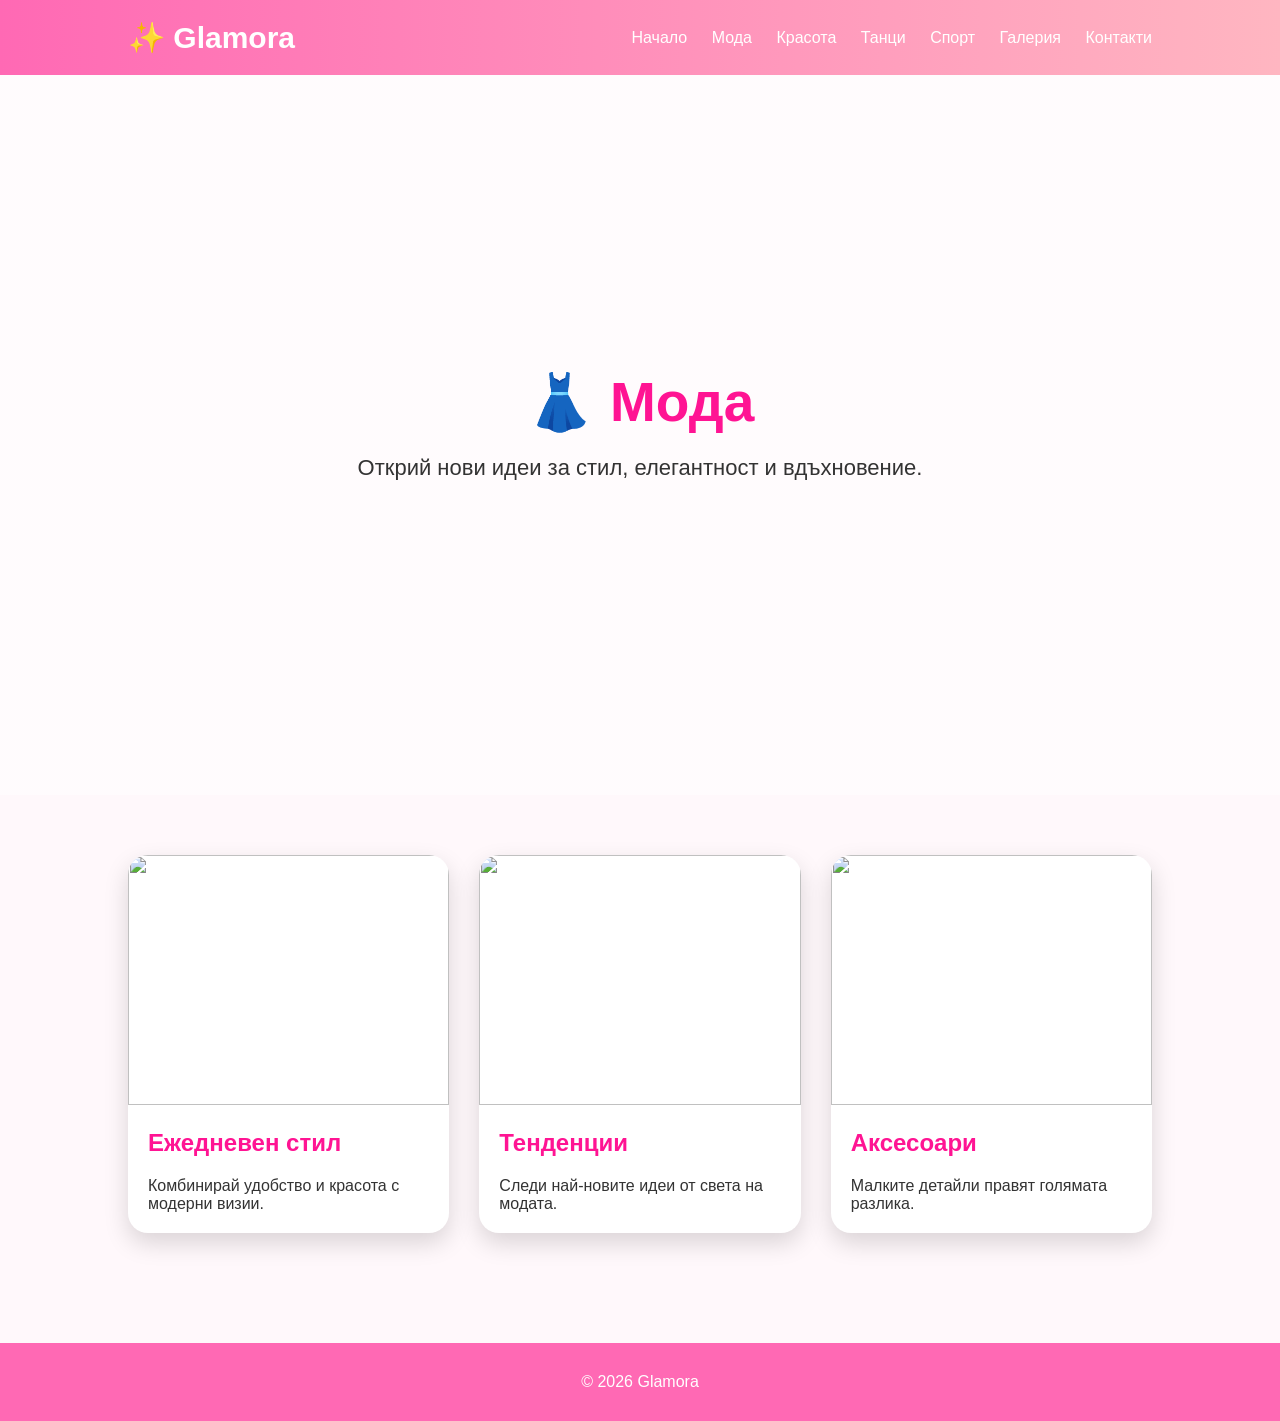
==== fashion.html @ 51e3a2af "Create fashion.html" ====
<!DOCTYPE html>
<html lang="bg">
<head>
<meta charset="UTF-8">
<meta name="viewport" content="width=device-width, initial-scale=1.0">

<title>Glamora | Мода</title>

<link rel="stylesheet" href="css/style.css">

</head>

<body>

<header>

<div class="logo">
✨ Glamora
</div>

<nav>

<a href="index.html">Начало</a>
<a href="fashion.html">Мода</a>
<a href="beauty.html">Красота</a>
<a href="dance.html">Танци</a>
<a href="sport.html">Спорт</a>
<a href="gallery.html">Галерия</a>
<a href="contact.html">Контакти</a>

</nav>

</header>


<section class="hero">

<h1>👗 Мода</h1>

<p>
Открий нови идеи за стил, елегантност и вдъхновение.
</p>

</section>


<section class="cards">

<div class="card">

<img src="https://images.unsplash.com/photo-1483985988355-763728e1935b?w=600">

<h2>Ежедневен стил</h2>

<p>
Комбинирай удобство и красота с модерни визии.
</p>

</div>


<div class="card">

<img src="https://images.unsplash.com/photo-1490481651871-ab68de25d43d?w=600">

<h2>Тенденции</h2>

<p>
Следи най-новите идеи от света на модата.
</p>

</div>


<div class="card">

<img src="https://images.unsplash.com/photo-1445205170230-053b83016050?w=600">

<h2>Аксесоари</h2>

<p>
Малките детайли правят голямата разлика.
</p>

</div>

</section>


<footer>

© 2026 Glamora

</footer>


</body>
</html>
---- css/style.css ----
*{
    margin:0;
    padding:0;
    box-sizing:border-box;
}

body{
    font-family:'Poppins',sans-serif;
    background:#fff8fb;
    color:#333;
}

header{
    background:linear-gradient(90deg,#ff69b4,#ffb6c1);
    display:flex;
    justify-content:space-between;
    align-items:center;
    padding:20px 10%;
    position:sticky;
    top:0;
    z-index:1000;
}

.logo{
    font-size:30px;
    font-weight:bold;
    color:white;
}

nav a{
    color:white;
    text-decoration:none;
    margin-left:20px;
    font-weight:500;
    transition:.3s;
}

nav a:hover{
    color:gold;
}

.hero{
    height:80vh;
    display:flex;
    flex-direction:column;
    justify-content:center;
    align-items:center;
    text-align:center;
    padding:20px;
    background:linear-gradient(rgba(255,255,255,.5),rgba(255,255,255,.5)),
    url("https://images.unsplash.com/photo-1529139574466-a303027c1d8b?w=1600") center/cover;
}

.hero h1{
    font-size:55px;
    color:#ff1493;
}

.hero p{
    max-width:700px;
    margin:20px;
    font-size:22px;
}

.button{
    background:#ff1493;
    color:white;
    padding:15px 35px;
    border-radius:30px;
    text-decoration:none;
    font-size:18px;
    transition:.3s;
}

.button:hover{
    background:gold;
    color:black;
}

.cards{
    display:grid;
    grid-template-columns:repeat(auto-fit,minmax(250px,1fr));
    gap:30px;
    padding:60px 10%;
}

.card{
    background:white;
    border-radius:20px;
    overflow:hidden;
    box-shadow:0 10px 25px rgba(0,0,0,.15);
    transition:.3s;
}

.card:hover{
    transform:translateY(-10px);
}

.card img{
    width:100%;
    height:250px;
    object-fit:cover;
}

.card h2{
    padding:20px;
    color:#ff1493;
}

.card p{
    padding:0 20px 20px;
}

footer{
    background:#ff69b4;
    color:white;
    text-align:center;
    padding:30px;
    margin-top:50px;
}

@media(max-width:768px){

header{
    flex-direction:column;
}

nav{
    margin-top:15px;
}

nav a{
    display:block;
    margin:10px 0;
}

.hero h1{
    font-size:38px;
}

.hero p{
    font-size:18px;
}

}
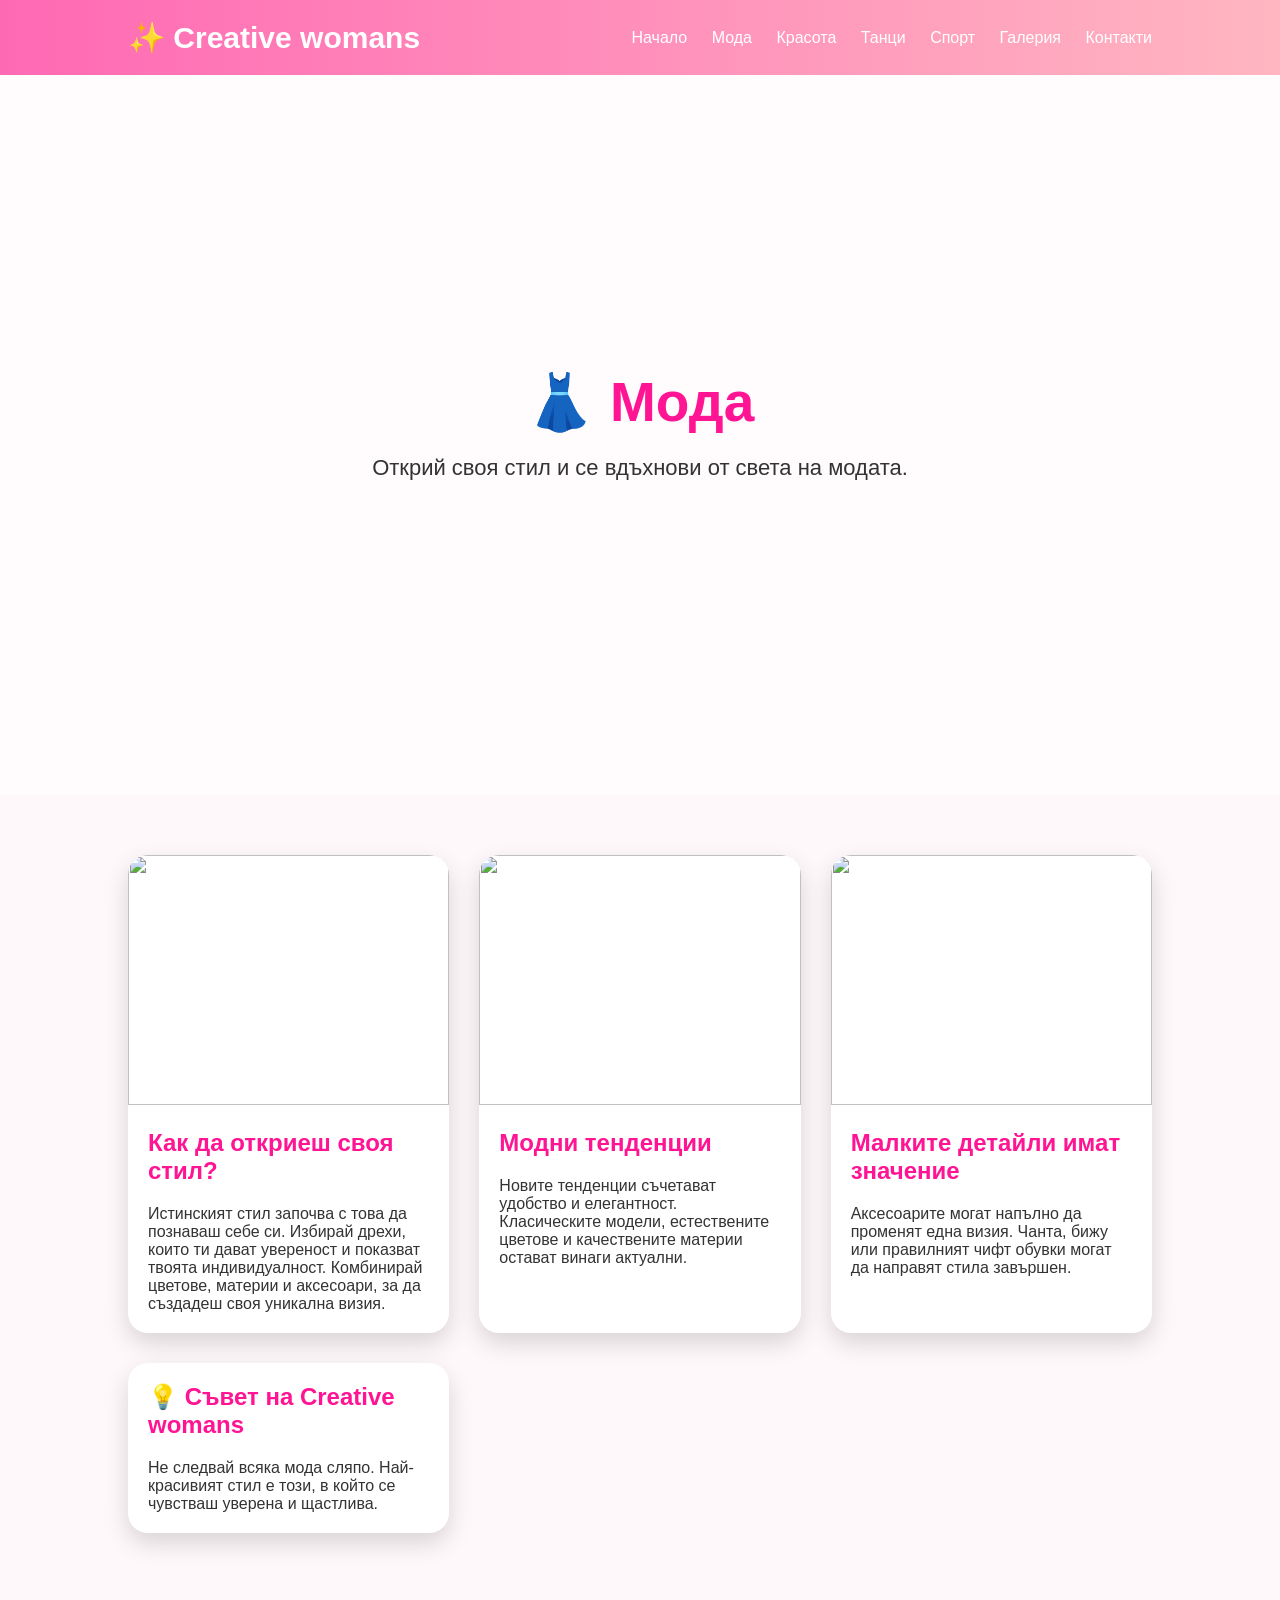
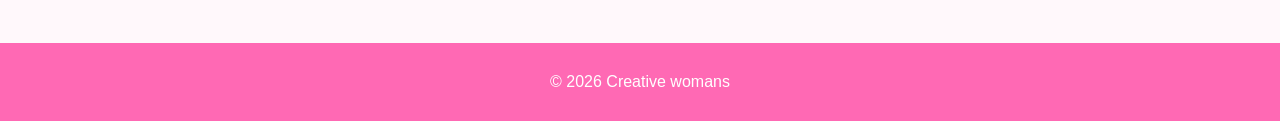
==== commit bf0b16aa: "Update branding and content in fashion.html" ====
--- a/fashion.html
+++ b/fashion.html
@@ -1,22 +1,27 @@
 <!DOCTYPE html>
 <html lang="bg">
+
 <head>
+
 <meta charset="UTF-8">
 <meta name="viewport" content="width=device-width, initial-scale=1.0">
 
-<title>Glamora | Мода</title>
+<title>Creative womans | Мода</title>
 
 <link rel="stylesheet" href="css/style.css">
 
 </head>
 
+
 <body>
+
 
 <header>
 
 <div class="logo">
-✨ Glamora
+✨ Creative womans
 </div>
+
 
 <nav>
 
@@ -33,66 +38,92 @@
 </header>
 
 
+
 <section class="hero">
 
 <h1>👗 Мода</h1>
 
 <p>
-Открий нови идеи за стил, елегантност и вдъхновение.
+Открий своя стил и се вдъхнови от света на модата.
 </p>
 
 </section>
 
 
+
 <section class="cards">
+
 
 <div class="card">
 
 <img src="https://images.unsplash.com/photo-1483985988355-763728e1935b?w=600">
 
-<h2>Ежедневен стил</h2>
+<h2>Как да откриеш своя стил?</h2>
 
 <p>
-Комбинирай удобство и красота с модерни визии.
+Истинският стил започва с това да познаваш себе си.
+Избирай дрехи, които ти дават увереност и показват твоята индивидуалност.
+Комбинирай цветове, материи и аксесоари, за да създадеш своя уникална визия.
 </p>
 
 </div>
+
 
 
 <div class="card">
 
 <img src="https://images.unsplash.com/photo-1490481651871-ab68de25d43d?w=600">
 
-<h2>Тенденции</h2>
+<h2>Модни тенденции</h2>
 
 <p>
-Следи най-новите идеи от света на модата.
+Новите тенденции съчетават удобство и елегантност.
+Класическите модели, естествените цветове и качествените материи остават винаги актуални.
 </p>
 
 </div>
+
 
 
 <div class="card">
 
 <img src="https://images.unsplash.com/photo-1445205170230-053b83016050?w=600">
 
-<h2>Аксесоари</h2>
+<h2>Малките детайли имат значение</h2>
 
 <p>
-Малките детайли правят голямата разлика.
+Аксесоарите могат напълно да променят една визия.
+Чанта, бижу или правилният чифт обувки могат да направят стила завършен.
 </p>
 
 </div>
 
+
+
+<div class="card">
+
+<h2>💡 Съвет на Creative womans</h2>
+
+<p>
+Не следвай всяка мода сляпо.
+Най-красивият стил е този, в който се чувстваш уверена и щастлива.
+</p>
+
+</div>
+
+
+
 </section>
+
 
 
 <footer>
 
-© 2026 Glamora
+© 2026 Creative womans
 
 </footer>
 
 
 </body>
+
 </html>
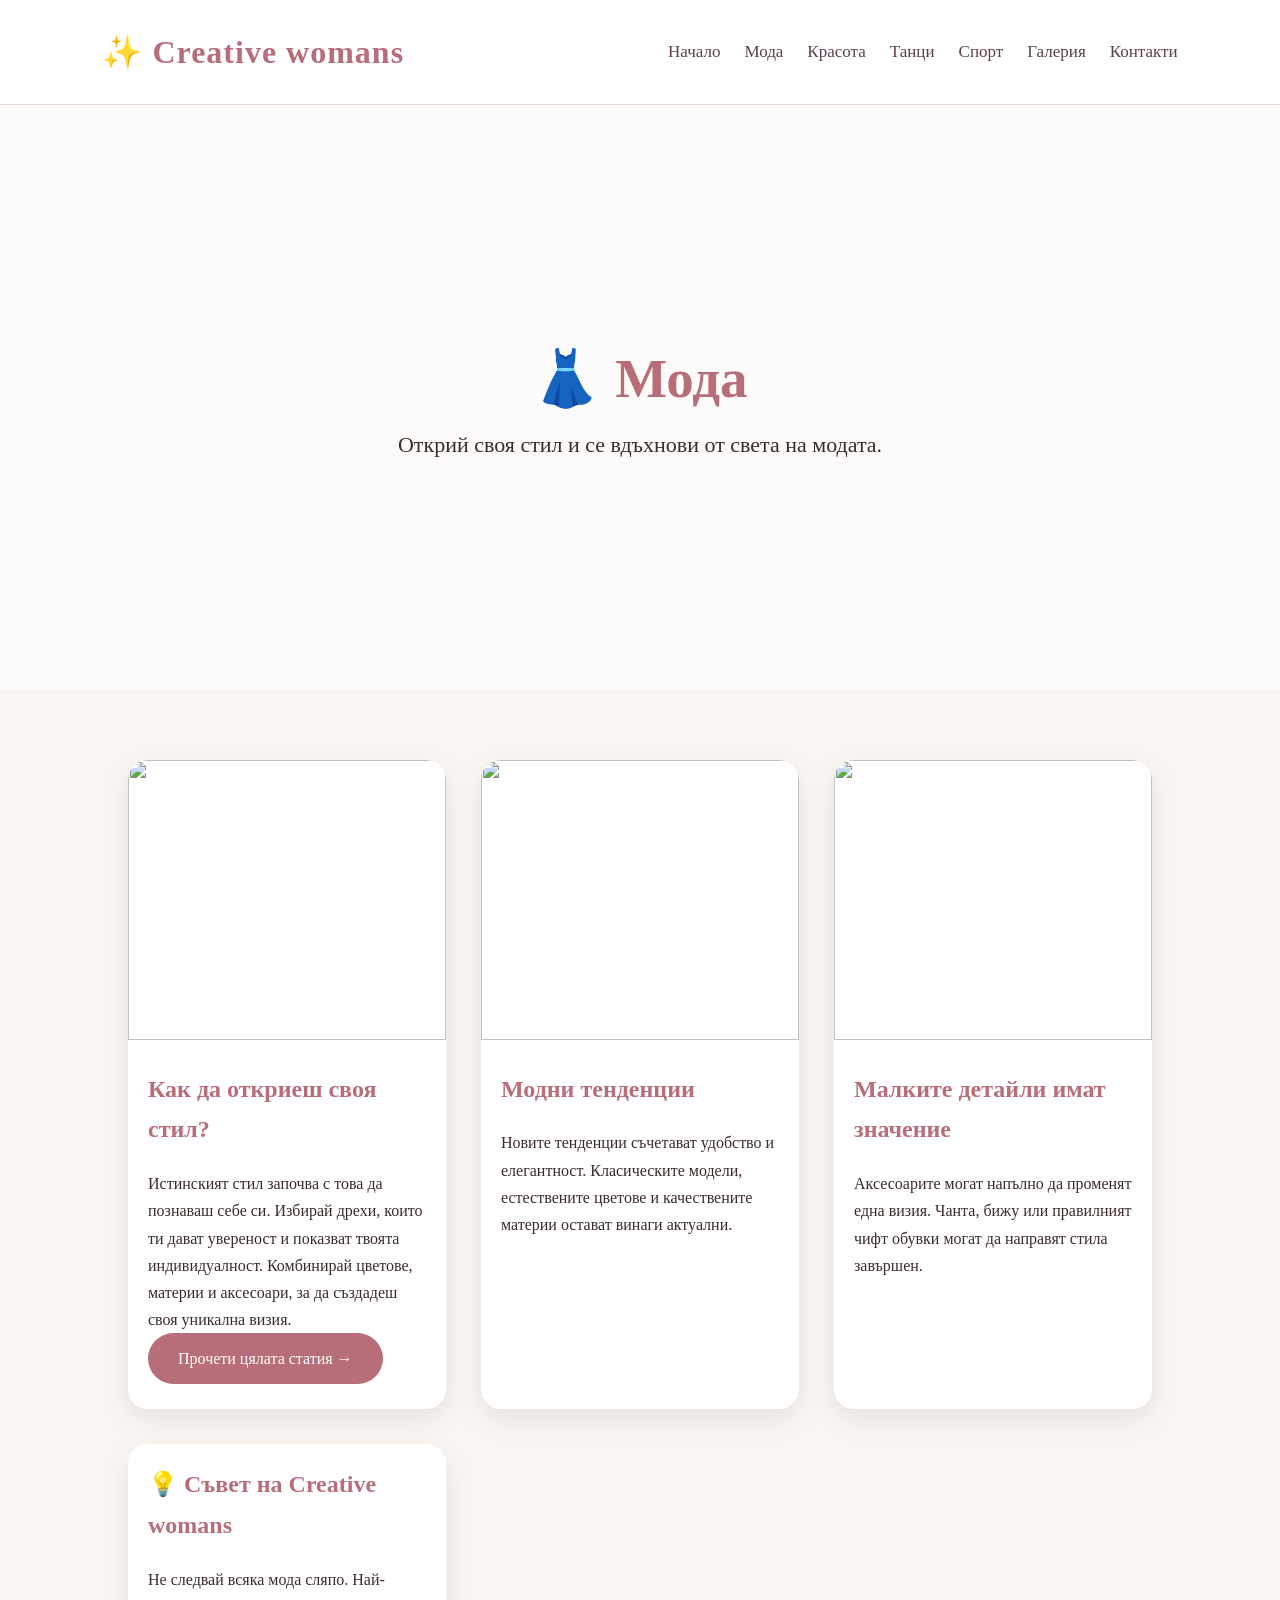
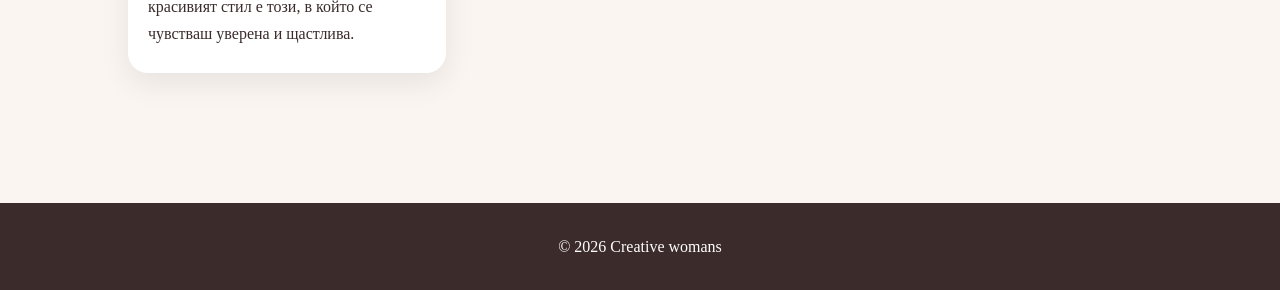
==== commit 12f2f3b9: "Add link to full article in fashion.html" ====
--- a/fashion.html
+++ b/fashion.html
@@ -64,6 +64,9 @@
 Истинският стил започва с това да познаваш себе си.
 Избирай дрехи, които ти дават увереност и показват твоята индивидуалност.
 Комбинирай цветове, материи и аксесоари, за да създадеш своя уникална визия.
+  <a class="button" href="articles/modata-2026.html">
+Прочети цялата статия →
+</a>
 </p>
 
 </div>
--- a/css/style.css
+++ b/css/style.css
@@ -5,141 +5,298 @@
 }
 
 body{
-    font-family:'Poppins',sans-serif;
-    background:#fff8fb;
-    color:#333;
-}
+    font-family: "Georgia", serif;
+    background:#faf5f0;
+    color:#3b2b2b;
+    line-height:1.7;
+}
+
+
+/* HEADER */
 
 header{
-    background:linear-gradient(90deg,#ff69b4,#ffb6c1);
+    background:#fff;
     display:flex;
     justify-content:space-between;
     align-items:center;
-    padding:20px 10%;
+    padding:25px 8%;
+    border-bottom:1px solid #ead8d8;
     position:sticky;
     top:0;
-    z-index:1000;
-}
+    z-index:100;
+}
+
 
 .logo{
-    font-size:30px;
+    font-size:32px;
     font-weight:bold;
-    color:white;
-}
+    color:#b76e79;
+    letter-spacing:1px;
+}
+
 
 nav a{
-    color:white;
     text-decoration:none;
+    color:#5b4146;
     margin-left:20px;
-    font-weight:500;
-    transition:.3s;
-}
+    font-size:17px;
+}
+
 
 nav a:hover{
-    color:gold;
-}
+    color:#b76e79;
+}
+
+
+
+/* HERO */
 
 .hero{
-    height:80vh;
+
+    min-height:65vh;
     display:flex;
     flex-direction:column;
     justify-content:center;
     align-items:center;
     text-align:center;
-    padding:20px;
-    background:linear-gradient(rgba(255,255,255,.5),rgba(255,255,255,.5)),
-    url("https://images.unsplash.com/photo-1529139574466-a303027c1d8b?w=1600") center/cover;
-}
+
+    background:
+    linear-gradient(
+    rgba(255,255,255,.65),
+    rgba(255,255,255,.65)
+    ),
+    url("https://images.unsplash.com/photo-1487412720507-e7ab37603c6f?w=1600");
+
+    background-size:cover;
+    background-position:center;
+
+    padding:40px;
+
+}
+
 
 .hero h1{
+
     font-size:55px;
-    color:#ff1493;
-}
+    color:#b76e79;
+
+}
+
 
 .hero p{
+
+    font-size:22px;
     max-width:700px;
-    margin:20px;
-    font-size:22px;
-}
-
-.button{
-    background:#ff1493;
-    color:white;
-    padding:15px 35px;
-    border-radius:30px;
-    text-decoration:none;
-    font-size:18px;
-    transition:.3s;
-}
-
-.button:hover{
-    background:gold;
-    color:black;
-}
+
+}
+
+
+
+/* КАРТИ */
 
 .cards{
+
     display:grid;
-    grid-template-columns:repeat(auto-fit,minmax(250px,1fr));
-    gap:30px;
-    padding:60px 10%;
-}
+    grid-template-columns:
+    repeat(auto-fit,minmax(280px,1fr));
+
+    gap:35px;
+
+    padding:70px 10%;
+
+}
+
+
 
 .card{
+
     background:white;
     border-radius:20px;
     overflow:hidden;
-    box-shadow:0 10px 25px rgba(0,0,0,.15);
-    transition:.3s;
-}
-
-.card:hover{
-    transform:translateY(-10px);
-}
+
+    box-shadow:
+    0 10px 30px rgba(0,0,0,.08);
+
+    padding-bottom:25px;
+
+}
+
+
 
 .card img{
+
     width:100%;
-    height:250px;
+    height:280px;
     object-fit:cover;
-}
+
+}
+
 
 .card h2{
+
     padding:20px;
-    color:#ff1493;
-}
+    color:#b76e79;
+
+}
+
 
 .card p{
-    padding:0 20px 20px;
-}
+
+    padding:0 20px;
+
+}
+
+
+
+/* СТАТИИ */
+
+.article-page{
+
+    max-width:900px;
+    margin:60px auto;
+    background:white;
+    padding:40px;
+    border-radius:25px;
+
+    box-shadow:
+    0 10px 30px rgba(0,0,0,.08);
+
+}
+
+
+
+.article-image{
+
+    width:100%;
+    border-radius:20px;
+    margin-bottom:30px;
+
+}
+
+
+
+.article-page h1{
+
+    color:#b76e79;
+    font-size:45px;
+    margin-bottom:20px;
+
+}
+
+
+.article-page h2{
+
+    color:#8f5963;
+    margin-top:35px;
+
+}
+
+
+.article-page p{
+
+    font-size:19px;
+    margin-top:15px;
+
+}
+
+
+.article-info{
+
+    color:#888;
+    margin-bottom:25px;
+
+}
+
+
+
+/* БУТОНИ */
+
+.button{
+
+    display:inline-block;
+    background:#b76e79;
+    color:white;
+
+    padding:12px 30px;
+
+    border-radius:30px;
+
+    text-decoration:none;
+
+}
+
+
+
+.button:hover{
+
+    background:#8f5963;
+
+}
+
+
+
+/* FOOTER */
 
 footer{
-    background:#ff69b4;
+
+    background:#3b2b2b;
     color:white;
+
     text-align:center;
+
     padding:30px;
-    margin-top:50px;
-}
+
+    margin-top:60px;
+
+}
+
+
+
+/* ТЕЛЕФОН */
 
 @media(max-width:768px){
 
 header{
+
     flex-direction:column;
-}
+
+}
+
 
 nav{
-    margin-top:15px;
-}
+
+    margin-top:20px;
+
+}
+
 
 nav a{
+
     display:block;
-    margin:10px 0;
-}
+    margin:10px;
+
+}
+
 
 .hero h1{
-    font-size:38px;
-}
-
-.hero p{
-    font-size:18px;
-}
-
-}
+
+    font-size:35px;
+
+}
+
+
+.article-page{
+
+    margin:20px;
+    padding:25px;
+
+}
+
+
+.article-page h1{
+
+    font-size:32px;
+
+}
+
+}
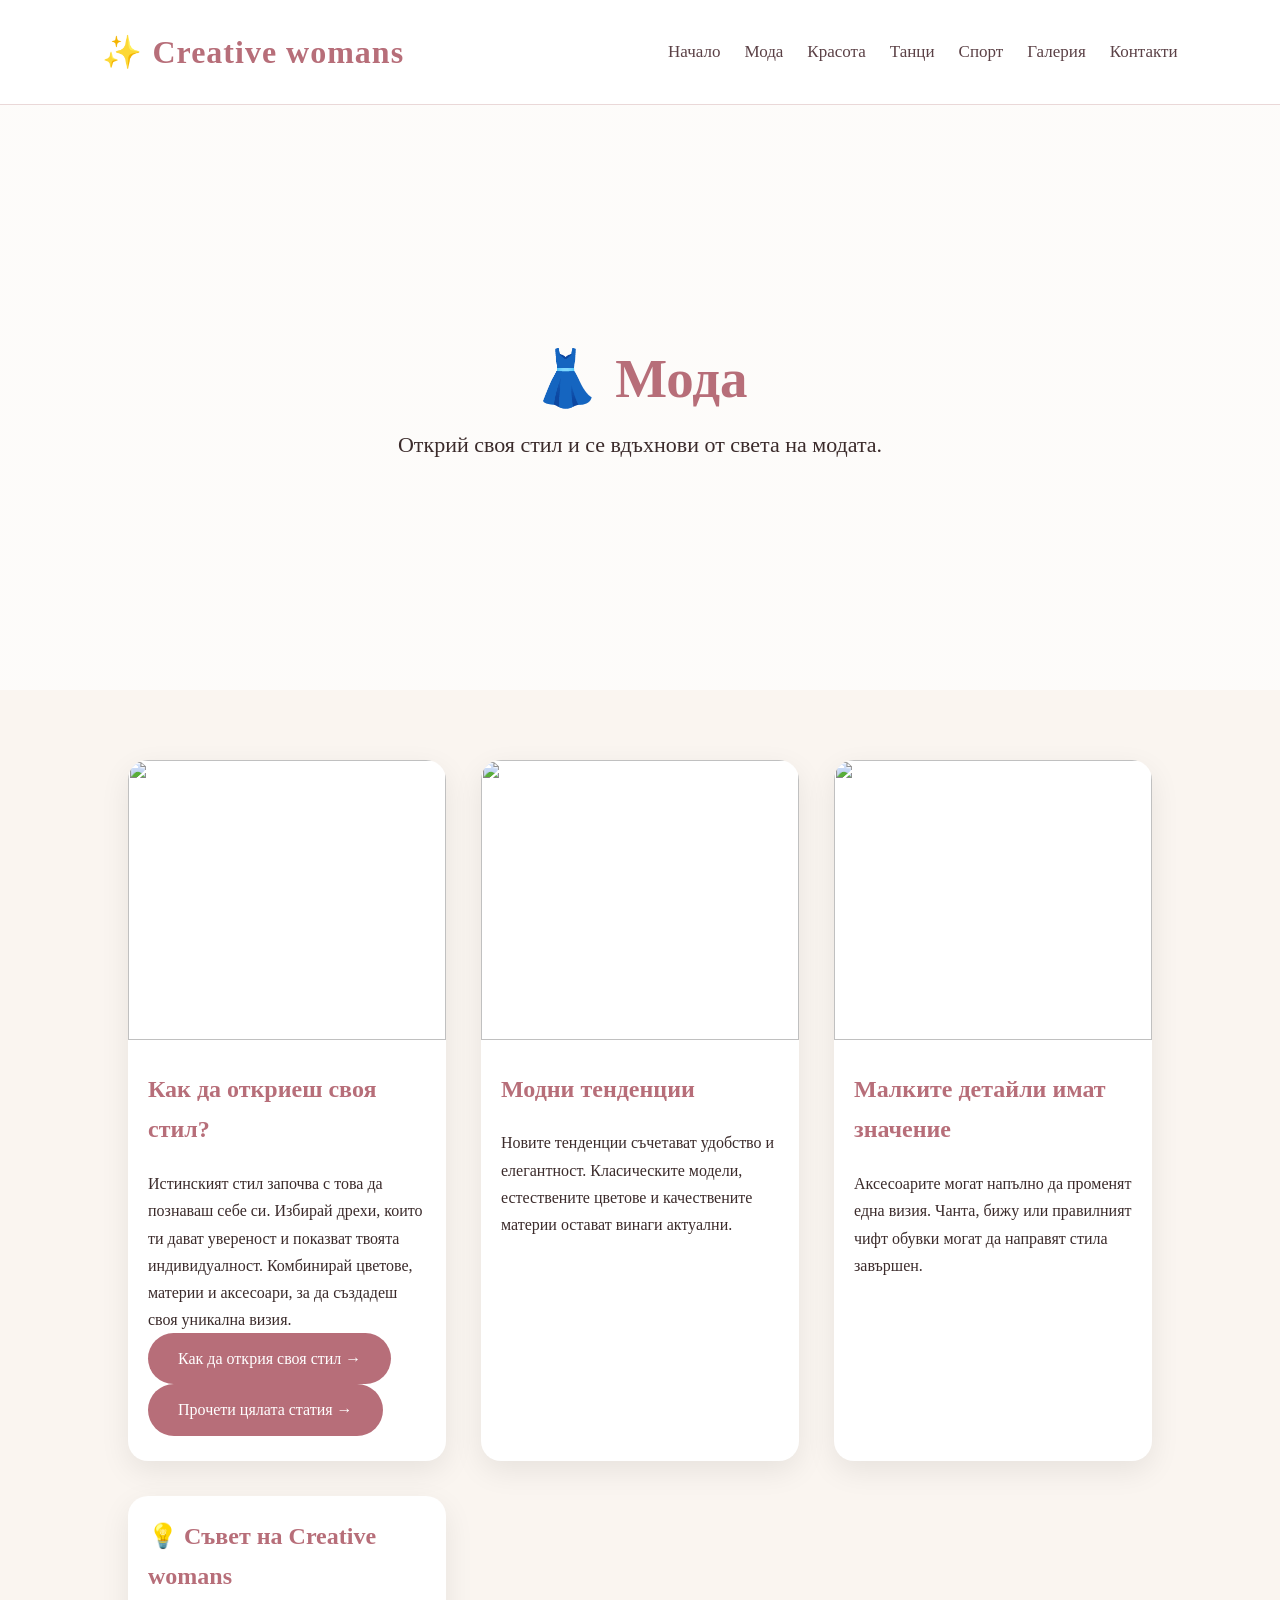
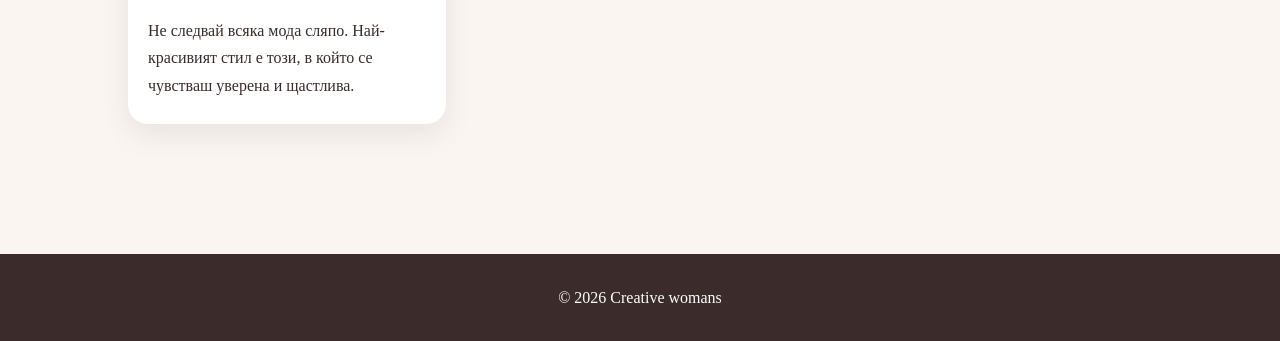
==== commit fd172b8b: "Add link to article on discovering personal style" ====
--- a/fashion.html
+++ b/fashion.html
@@ -64,6 +64,9 @@
 Истинският стил започва с това да познаваш себе си.
 Избирай дрехи, които ти дават увереност и показват твоята индивидуалност.
 Комбинирай цветове, материи и аксесоари, за да създадеш своя уникална визия.
+  <a class="button" href="articles/lichen-stil.html">
+Как да открия своя стил →
+</a>
   <a class="button" href="articles/modata-2026.html">
 Прочети цялата статия →
 </a>
